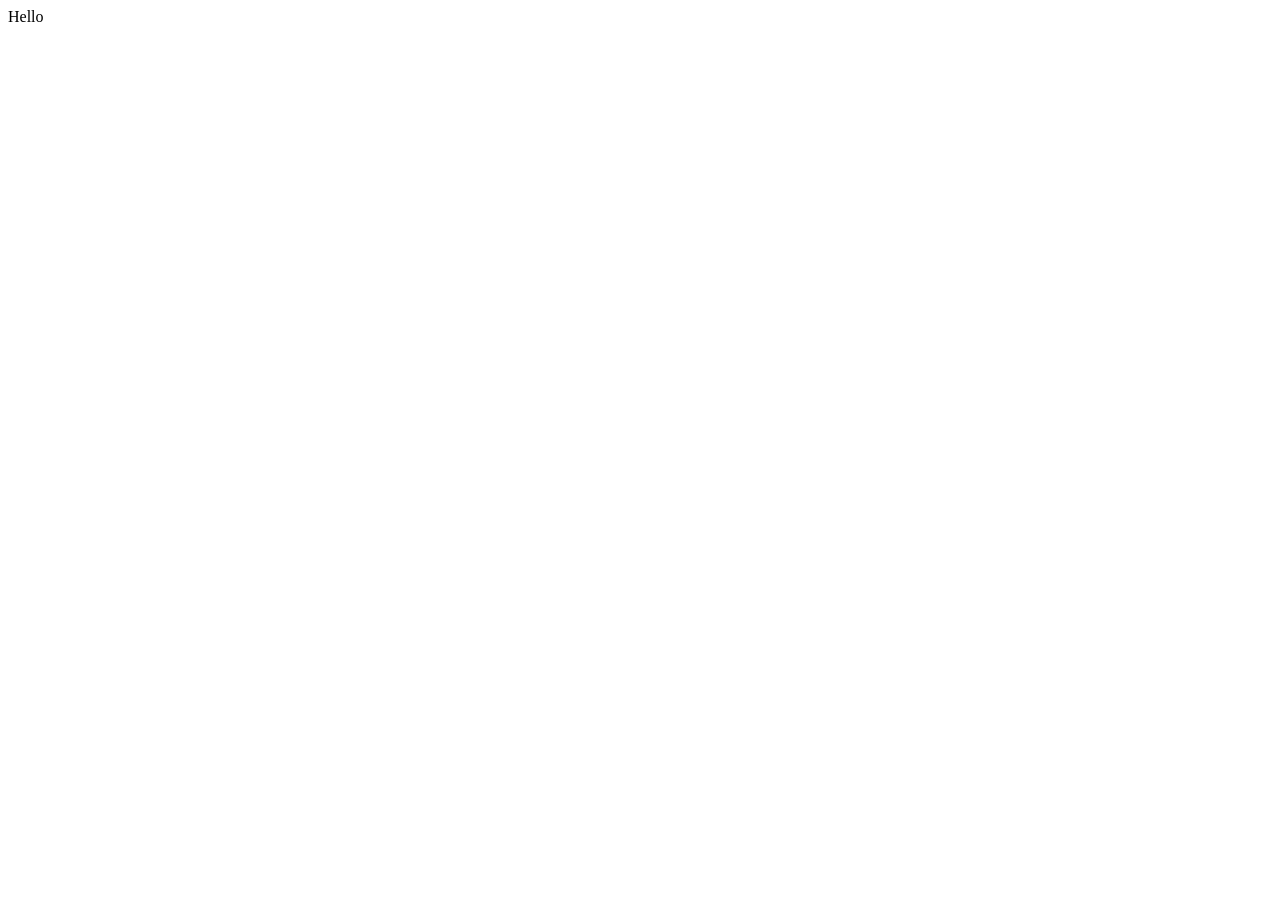
==== index.html @ 4441aab9 "jasur sdelal choto tam" ====
<!DOCTYPE html>
<html lang="en">
<head>
    <meta charset="UTF-8">
    <meta name="viewport" content="width=device-width, initial-scale=1.0">
    <title>Document</title>
</head>
<body>
    Hello
</body>
</html>
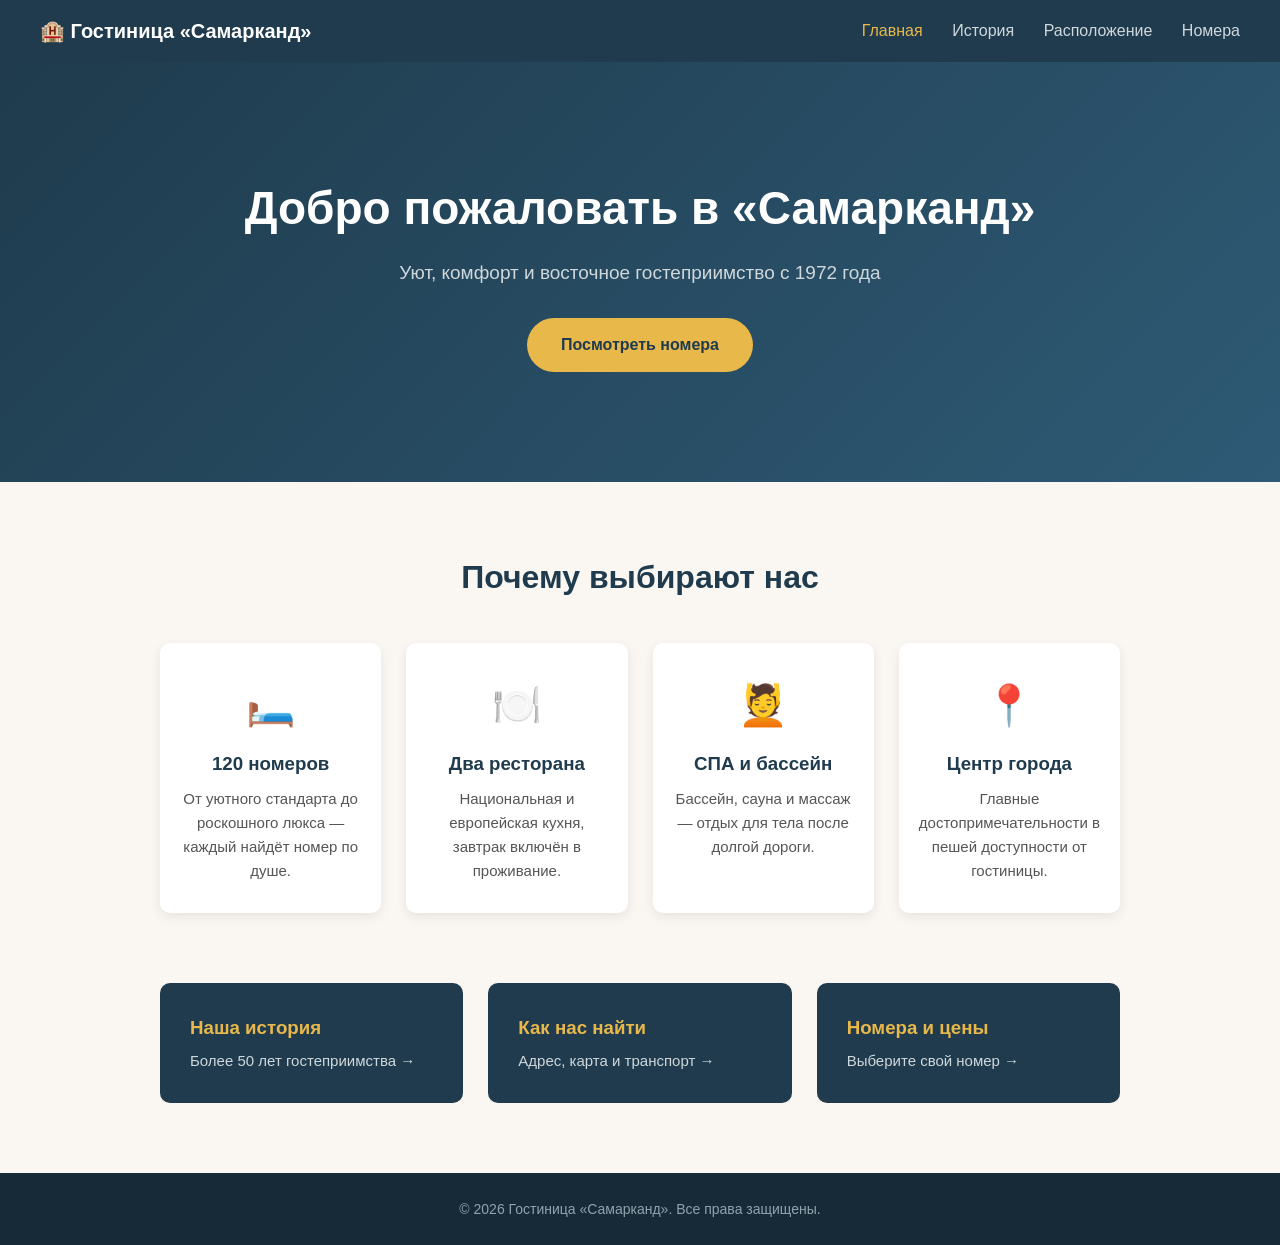
==== commit 7b0d3b4b: "new commit" ====
--- a/index.html
+++ b/index.html
@@ -1,11 +1,79 @@
 <!DOCTYPE html>
-<html lang="en">
+<html lang="ru">
 <head>
-    <meta charset="UTF-8">
-    <meta name="viewport" content="width=device-width, initial-scale=1.0">
-    <title>Document</title>
+  <meta charset="UTF-8">
+  <meta name="viewport" content="width=device-width, initial-scale=1.0">
+  <title>Гостиница «Самарканд» — Главная</title>
+  <link rel="stylesheet" href="css/index.css">
 </head>
 <body>
-    Hello
+
+  <!-- Шапка сайта -->
+  <header class="header">
+    <div class="logo">🏨 Гостиница «Самарканд»</div>
+    <nav class="nav">
+      <a href="index.html" class="active">Главная</a>
+      <a href="history.html">История</a>
+      <a href="location.html">Расположение</a>
+      <a href="rooms.html">Номера</a>
+    </nav>
+  </header>
+
+  <!-- Главный баннер -->
+  <section class="hero">
+    <h1>Добро пожаловать в «Самарканд»</h1>
+    <p>Уют, комфорт и восточное гостеприимство с 1972 года</p>
+    <a href="rooms.html" class="btn">Посмотреть номера</a>
+  </section>
+
+  <!-- Преимущества -->
+  <section class="features">
+    <h2>Почему выбирают нас</h2>
+    <div class="cards">
+      <div class="card">
+        <div class="card-icon">🛏️</div>
+        <h3>120 номеров</h3>
+        <p>От уютного стандарта до роскошного люкса — каждый найдёт номер по душе.</p>
+      </div>
+      <div class="card">
+        <div class="card-icon">🍽️</div>
+        <h3>Два ресторана</h3>
+        <p>Национальная и европейская кухня, завтрак включён в проживание.</p>
+      </div>
+      <div class="card">
+        <div class="card-icon">💆</div>
+        <h3>СПА и бассейн</h3>
+        <p>Бассейн, сауна и массаж — отдых для тела после долгой дороги.</p>
+      </div>
+      <div class="card">
+        <div class="card-icon">📍</div>
+        <h3>Центр города</h3>
+        <p>Главные достопримечательности в пешей доступности от гостиницы.</p>
+      </div>
+    </div>
+  </section>
+
+  <!-- Ссылки на разделы -->
+  <section class="sections">
+    <a href="history.html" class="section-link">
+      <h3>Наша история</h3>
+      <p>Более 50 лет гостеприимства →</p>
+    </a>
+    <a href="location.html" class="section-link">
+      <h3>Как нас найти</h3>
+      <p>Адрес, карта и транспорт →</p>
+    </a>
+    <a href="rooms.html" class="section-link">
+      <h3>Номера и цены</h3>
+      <p>Выберите свой номер →</p>
+    </a>
+  </section>
+
+  <!-- Подвал -->
+  <footer class="footer">
+    <p>&copy; 2026 Гостиница «Самарканд». Все права защищены.</p>
+  </footer>
+
+  <script src="js/index.js"></script>
 </body>
-</html>+</html>
--- a/css/index.css
+++ b/css/index.css
@@ -0,0 +1,194 @@
+/* ===== Общие стили ===== */
+* {
+  margin: 0;
+  padding: 0;
+  box-sizing: border-box;
+}
+
+body {
+  font-family: 'Segoe UI', Arial, sans-serif;
+  color: #333;
+  background-color: #faf7f2;
+  line-height: 1.6;
+}
+
+/* ===== Шапка ===== */
+.header {
+  display: flex;
+  justify-content: space-between;
+  align-items: center;
+  padding: 15px 40px;
+  background-color: #1f3b4d;
+  position: sticky;
+  top: 0;
+  z-index: 10;
+}
+
+.logo {
+  color: #fff;
+  font-size: 20px;
+  font-weight: bold;
+}
+
+.nav a {
+  color: #cfd8dc;
+  text-decoration: none;
+  margin-left: 25px;
+  font-size: 16px;
+  transition: color 0.3s;
+}
+
+.nav a:hover,
+.nav a.active {
+  color: #e8b84b;
+}
+
+/* ===== Главный баннер ===== */
+.hero {
+  text-align: center;
+  padding: 110px 20px;
+  background: linear-gradient(135deg, #1f3b4d, #2e5a75);
+  color: #fff;
+}
+
+.hero h1 {
+  font-size: 46px;
+  margin-bottom: 12px;
+}
+
+.hero p {
+  font-size: 19px;
+  color: #cfd8dc;
+  margin-bottom: 30px;
+}
+
+.btn {
+  display: inline-block;
+  padding: 14px 34px;
+  background-color: #e8b84b;
+  color: #1f3b4d;
+  font-weight: bold;
+  text-decoration: none;
+  border-radius: 30px;
+  transition: transform 0.2s, box-shadow 0.2s;
+}
+
+.btn:hover {
+  transform: translateY(-3px);
+  box-shadow: 0 6px 16px rgba(0, 0, 0, 0.3);
+}
+
+/* ===== Преимущества ===== */
+.features {
+  max-width: 1000px;
+  margin: 70px auto;
+  padding: 0 20px;
+  text-align: center;
+}
+
+.features h2 {
+  color: #1f3b4d;
+  font-size: 32px;
+  margin-bottom: 40px;
+}
+
+.cards {
+  display: grid;
+  grid-template-columns: repeat(auto-fit, minmax(220px, 1fr));
+  gap: 25px;
+}
+
+.card {
+  background-color: #fff;
+  border-radius: 10px;
+  padding: 30px 20px;
+  box-shadow: 0 4px 12px rgba(0, 0, 0, 0.08);
+  /* появление при прокрутке (управляется из JS) */
+  opacity: 0;
+  transform: translateY(40px);
+  transition: opacity 0.6s ease, transform 0.6s ease;
+}
+
+.card.visible {
+  opacity: 1;
+  transform: translateY(0);
+}
+
+.card-icon {
+  font-size: 40px;
+  margin-bottom: 12px;
+}
+
+.card h3 {
+  color: #1f3b4d;
+  margin-bottom: 8px;
+}
+
+.card p {
+  font-size: 15px;
+  color: #555;
+}
+
+/* ===== Ссылки на разделы ===== */
+.sections {
+  display: grid;
+  grid-template-columns: repeat(auto-fit, minmax(240px, 1fr));
+  gap: 25px;
+  max-width: 1000px;
+  margin: 0 auto 70px;
+  padding: 0 20px;
+}
+
+.section-link {
+  display: block;
+  padding: 30px;
+  background-color: #1f3b4d;
+  border-radius: 10px;
+  text-decoration: none;
+  transition: background-color 0.3s, transform 0.2s;
+}
+
+.section-link:hover {
+  background-color: #2e5a75;
+  transform: translateY(-4px);
+}
+
+.section-link h3 {
+  color: #e8b84b;
+  margin-bottom: 6px;
+}
+
+.section-link p {
+  color: #cfd8dc;
+  font-size: 15px;
+}
+
+/* ===== Подвал ===== */
+.footer {
+  text-align: center;
+  padding: 25px;
+  background-color: #162a38;
+  color: #90a4ae;
+  font-size: 14px;
+}
+
+/* ===== Мобильная версия ===== */
+@media (max-width: 600px) {
+  .header {
+    flex-direction: column;
+    gap: 10px;
+    padding: 15px;
+  }
+
+  .nav a {
+    margin: 0 10px;
+  }
+
+  .hero {
+    padding: 70px 20px;
+  }
+
+  .hero h1 {
+    font-size: 30px;
+  }
+}
